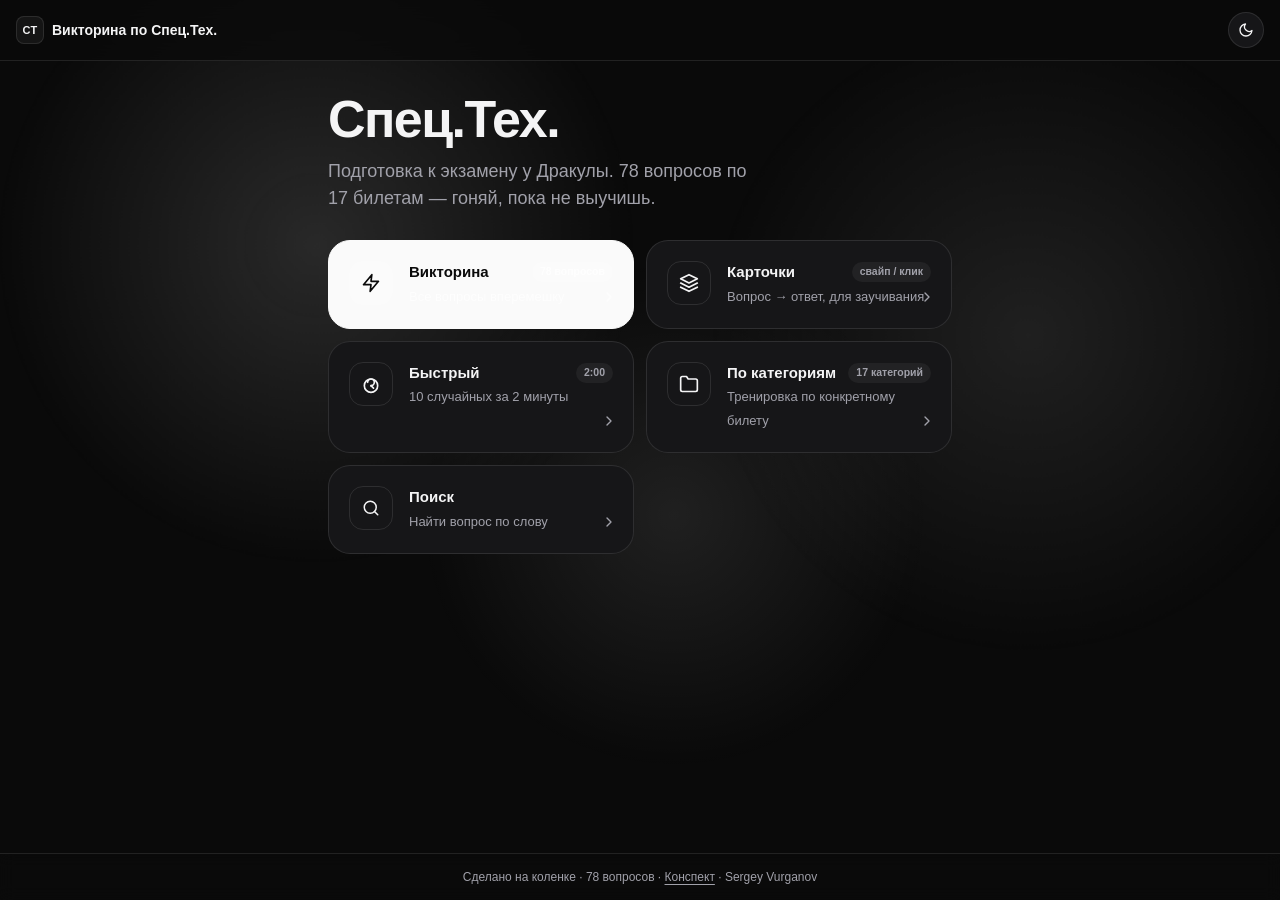
==== test/index.html @ ba3deca7 "Add files via upload" ====
<!DOCTYPE html>
<html lang="ru" data-theme="dark">
<head>
  <meta charset="UTF-8">
  <meta name="viewport" content="width=device-width, initial-scale=1, maximum-scale=5, viewport-fit=cover">
  <title>Викторина по Спец.Тех.</title>
  <meta name="description" content="Подготовка к экзамену по специальной технологии. Викторина, карточки, быстрый режим и тренировка по категориям.">
  <meta name="theme-color" content="#0a0a0a" media="(prefers-color-scheme: dark)">
  <meta name="theme-color" content="#fafafa" media="(prefers-color-scheme: light)">
  <link rel="stylesheet" href="./styles.css">
</head>
<body>
  <!-- Текучий волновой фон -->
  <div class="wave-bg" aria-hidden="true">
    <div class="wave-blob wave-blob-1"></div>
    <div class="wave-blob wave-blob-2"></div>
    <div class="wave-blob wave-blob-3"></div>
  </div>

  <!-- Глобальный topbar -->
  <header class="topbar">
    <button class="brand" type="button" data-action="home" aria-label="На главную">
      <span class="brand-mark">СТ</span>
      <span class="brand-text">Викторина по Спец.Тех.</span>
    </button>
    <button class="icon-btn" type="button" data-action="cycle-theme" aria-label="Переключить тему" title="Тема">
      <svg class="icon-theme icon-moon" viewBox="0 0 24 24" width="16" height="16" fill="none" stroke="currentColor" stroke-width="2" stroke-linecap="round" stroke-linejoin="round"><path d="M21 12.79A9 9 0 1 1 11.21 3 7 7 0 0 0 21 12.79z"/></svg>
      <svg class="icon-theme icon-sun" viewBox="0 0 24 24" width="16" height="16" fill="none" stroke="currentColor" stroke-width="2" stroke-linecap="round" stroke-linejoin="round"><circle cx="12" cy="12" r="4"/><path d="M12 2v2M12 20v2M4.93 4.93l1.41 1.41M17.66 17.66l1.41 1.41M2 12h2M20 12h2M6.34 17.66l-1.41 1.41M19.07 4.93l-1.41 1.41"/></svg>
      <svg class="icon-theme icon-monitor" viewBox="0 0 24 24" width="16" height="16" fill="none" stroke="currentColor" stroke-width="2" stroke-linecap="round" stroke-linejoin="round"><rect x="2" y="3" width="20" height="14" rx="2"/><path d="M8 21h8M12 17v4"/></svg>
    </button>
  </header>

  <!-- Контент (перерисовывается per view) -->
  <main id="app" class="app"></main>

  <!-- Sticky footer -->
  <footer class="footer">
    <div class="footer-inner">
      Сделано на коленке · <span id="footer-count">…</span> вопросов ·
      <a id="footer-doc" href="https://docs.google.com/document/d/14T0skqC54wqwPvL55M2wNhRfV_gkcLz_GbZTfJi960U/edit?tab=t.0" target="_blank" rel="noopener noreferrer">Конспект</a>
      · Sergey Vurganov
    </div>
  </footer>

  <script src="./app.js"></script>
</body>
</html>
---- test/styles.css ----
/* ============================================================
   Викторина по Спец.Тех. — статический сайт
   Стиль: около-монохромный, как у Grok. Тёмная тема основная.
   ============================================================ */

/* ── Токены ── */
:root {
  --radius: 14px;
  --bg: #fafaf9;            /* тёплый off-white */
  --fg: #18181b;
  --muted: #71717a;
  --card: #ffffff;
  --border: rgba(0,0,0,0.10);
  --border-strong: rgba(0,0,0,0.18);
  --accent: rgba(0,0,0,0.04);
  --primary: #18181b;
  --primary-fg: #fafafa;
  --success: #16a34a;
  --success-fg: #ffffff;
  --success-bg: rgba(22,163,74,0.10);
  --success-border: rgba(22,163,74,0.45);
  --danger: #dc2626;
  --danger-fg: #ffffff;
  --danger-bg: rgba(220,38,38,0.10);
  --danger-border: rgba(220,38,38,0.45);
  --blob: rgba(0,0,0,0.10);
  --blob-2: rgba(0,0,0,0.07);
  --shadow: 0 1px 2px rgba(0,0,0,0.04);
  --font: -apple-system, BlinkMacSystemFont, 'Segoe UI', Roboto, 'Helvetica Neue', Arial, 'Noto Sans', sans-serif, 'Apple Color Emoji','Segoe UI Emoji';
  --mono: ui-monospace, 'SF Mono', Menlo, Consolas, monospace;
}

[data-theme="dark"] {
  --bg: #0a0a0a;
  --fg: #f4f4f5;
  --muted: #a1a1aa;
  --card: #161618;
  --border: rgba(255,255,255,0.10);
  --border-strong: rgba(255,255,255,0.20);
  --accent: rgba(255,255,255,0.05);
  --primary: #fafafa;
  --primary-fg: #0a0a0a;
  --success: #4ade80;
  --success-fg: #052e16;
  --success-bg: rgba(74,222,128,0.10);
  --success-border: rgba(74,222,128,0.45);
  --danger: #f87171;
  --danger-fg: #450a0a;
  --danger-bg: rgba(248,113,113,0.10);
  --danger-border: rgba(248,113,113,0.45);
  --blob: rgba(255,255,255,0.13);
  --blob-2: rgba(255,255,255,0.09);
  --shadow: 0 1px 2px rgba(0,0,0,0.4);
}

/* ── База ── */
* { margin: 0; padding: 0; box-sizing: border-box; }
html { -webkit-text-size-adjust: 100%; text-size-adjust: 100%; }
body {
  font-family: var(--font);
  background: var(--bg);
  color: var(--fg);
  min-height: 100vh;
  display: flex;
  flex-direction: column;
  -webkit-font-smoothing: antialiased;
  -moz-osx-font-smoothing: grayscale;
  line-height: 1.5;
  position: relative;
  overflow-x: hidden;
}
button { font: inherit; color: inherit; background: none; border: none; cursor: pointer; }
a { color: inherit; }
button, [role="button"] { -webkit-tap-highlight-color: transparent; user-select: none; }

/* ── Текучий волновой фон (cheap, GPU-only) ── */
.wave-bg {
  position: fixed;
  inset: 0;
  z-index: 0;
  pointer-events: none;
  overflow: hidden;
}
.wave-blob {
  position: absolute;
  width: 70vw;
  height: 70vw;
  max-width: 760px;
  max-height: 760px;
  border-radius: 50%;
  will-change: transform;
}
.wave-blob-1 {
  top: -15%; left: -5%;
  background: radial-gradient(circle, var(--blob) 0%, transparent 60%);
  animation: drift1 26s ease-in-out infinite;
}
.wave-blob-2 {
  top: -5%; right: -10%;
  background: radial-gradient(circle, var(--blob-2) 0%, transparent 60%);
  animation: drift2 32s ease-in-out infinite;
}
.wave-blob-3 {
  top: 25%; left: 30%;
  width: 55vw; height: 55vw;
  max-width: 580px; max-height: 580px;
  background: radial-gradient(circle, var(--blob-2) 0%, transparent 62%);
  animation: drift3 38s ease-in-out infinite;
}
@keyframes drift1 {
  0%, 100% { transform: translate(0,0) scale(1); }
  50% { transform: translate(14vw, 8vh) scale(1.12); }
}
@keyframes drift2 {
  0%, 100% { transform: translate(0,0) scale(1); }
  50% { transform: translate(-12vw, 12vh) scale(1.18); }
}
@keyframes drift3 {
  0%, 100% { transform: translate(0,0) scale(1); opacity: 1; }
  50% { transform: translate(8vw, -6vh) scale(0.92); opacity: 0.7; }
}
@media (prefers-reduced-motion: reduce) {
  .wave-blob { animation: none; }
}

/* ── Topbar ── */
.topbar {
  position: sticky;
  top: 0;
  z-index: 30;
  display: flex;
  align-items: center;
  justify-content: space-between;
  gap: 12px;
  padding: 12px 16px;
  border-bottom: 1px solid var(--border);
  background: color-mix(in srgb, var(--bg) 75%, transparent);
  backdrop-filter: blur(12px);
  -webkit-backdrop-filter: blur(12px);
}
.brand {
  display: inline-flex;
  align-items: center;
  gap: 8px;
  font-weight: 600;
  font-size: 14px;
}
.brand-mark {
  display: inline-flex;
  align-items: center;
  justify-content: center;
  width: 28px; height: 28px;
  border: 1px solid var(--border);
  background: var(--accent);
  border-radius: 8px;
  font-size: 11px;
  font-weight: 700;
  letter-spacing: 0.02em;
}
.icon-btn {
  display: inline-flex;
  align-items: center;
  justify-content: center;
  width: 36px; height: 36px;
  border: 1px solid var(--border);
  background: var(--card);
  border-radius: 999px;
  transition: transform .15s, background .15s;
}
.icon-btn:hover { background: var(--accent); }
.icon-btn:active { transform: scale(0.94); }
.icon-theme { display: none; }
[data-theme="dark"] .icon-moon { display: block; }
[data-theme="light"] .icon-sun { display: block; }
[data-theme="system"] .icon-monitor { display: block; }

/* ── Layout ── */
.app {
  flex: 1;
  position: relative;
  z-index: 1;
  width: 100%;
  max-width: 672px;
  margin: 0 auto;
  padding: 16px 16px 96px;
}
@media (min-width: 640px) {
  .app { padding: 20px 24px 96px; }
}

.footer {
  position: relative;
  z-index: 1;
  margin-top: auto;
  border-top: 1px solid var(--border);
  background: color-mix(in srgb, var(--bg) 60%, transparent);
  backdrop-filter: blur(8px);
  -webkit-backdrop-filter: blur(8px);
}
.footer-inner {
  width: 100%;
  max-width: 672px;
  margin: 0 auto;
  padding: 14px 16px;
  text-align: center;
  font-size: 12px;
  color: var(--muted);
}
.footer-inner a { text-decoration: underline; text-underline-offset: 3px; }
.footer-inner a:hover { color: var(--fg); }

/* ── Утилиты ── */
.row { display: flex; align-items: center; gap: 12px; }
.row-between { display: flex; align-items: center; justify-content: space-between; gap: 12px; }
.chip {
  display: inline-flex; align-items: center; gap: 6px;
  padding: 4px 10px;
  border: 1px solid var(--border);
  background: var(--accent);
  border-radius: 999px;
  font-size: 12px;
  color: var(--muted);
  white-space: nowrap;
}
.chip-tab { font-variant-numeric: tabular-nums; }
.pill-btn {
  display: inline-flex; align-items: center; gap: 6px;
  height: 36px;
  padding: 0 12px;
  border: 1px solid var(--border);
  border-radius: 999px;
  font-size: 13px;
  color: var(--muted);
  transition: background .15s, color .15s;
}
.pill-btn:hover { background: var(--accent); color: var(--fg); }
.btn {
  display: inline-flex; align-items: center; justify-content: center; gap: 8px;
  height: 44px;
  padding: 0 18px;
  border-radius: 12px;
  font-size: 14px;
  font-weight: 500;
  background: var(--primary);
  color: var(--primary-fg);
  transition: transform .12s, opacity .15s;
}
.btn:hover { opacity: 0.9; }
.btn:active { transform: scale(0.98); }
.btn-lg { height: 48px; padding: 0 22px; font-size: 15px; }
.btn-outline { background: var(--card); color: var(--fg); border: 1px solid var(--border-strong); }
.btn-ghost { background: transparent; color: var(--muted); }
.btn-ghost:hover { background: var(--accent); color: var(--fg); opacity: 1; }
.btn:disabled { opacity: 0.4; cursor: not-allowed; }
.link {
  display: inline-flex; align-items: center; gap: 6px;
  font-size: 13px;
  font-weight: 500;
  text-decoration: underline;
  text-underline-offset: 3px;
}
.link:hover { opacity: 0.8; }

/* ── Анимации появления ── */
@keyframes fadeUp { from { opacity: 0; transform: translateY(8px); } to { opacity: 1; transform: translateY(0); } }
@keyframes fadeIn { from { opacity: 0; } to { opacity: 1; } }
@keyframes slideIn { from { opacity: 0; transform: translateX(16px); } to { opacity: 1; transform: translateX(0); } }
@keyframes shake {
  0%,100% { transform: translateX(0); }
  20% { transform: translateX(-6px); }
  40% { transform: translateX(6px); }
  60% { transform: translateX(-4px); }
  80% { transform: translateX(4px); }
}
@keyframes pulseCorrect {
  0%,100% { transform: scale(1); }
  50% { transform: scale(1.015); }
}
.anim-fade { animation: fadeUp .25s ease-out; }
.anim-slide { animation: slideIn .2s ease-out; }
.anim-shake { animation: shake .4s ease-in-out; }
.anim-pulse { animation: pulseCorrect .35s ease-in-out; }
@media (prefers-reduced-motion: reduce) {
  .anim-fade, .anim-slide, .anim-shake, .anim-pulse { animation: none; }
}

/* ── Home ── */
.hero { margin-top: 12px; margin-bottom: 28px; }
.hero h1 {
  font-size: clamp(36px, 9vw, 52px);
  font-weight: 700;
  letter-spacing: -0.03em;
  line-height: 1.02;
  margin-bottom: 12px;
}
.hero p {
  font-size: clamp(15px, 4vw, 18px);
  color: var(--muted);
  max-width: 420px;
}
.modes-grid {
  display: grid;
  gap: 12px;
  grid-template-columns: 1fr;
}
@media (min-width: 560px) {
  .modes-grid { grid-template-columns: 1fr 1fr; }
}
.mode-card {
  position: relative;
  display: flex;
  align-items: flex-start;
  gap: 16px;
  padding: 20px;
  border: 1px solid var(--border);
  background: var(--card);
  border-radius: 22px;
  text-align: left;
  transition: transform .12s, border-color .15s, background .15s;
  overflow: hidden;
}
.mode-card:hover { border-color: var(--border-strong); background: var(--accent); }
.mode-card:active { transform: scale(0.985); }
.mode-card.primary {
  background: var(--primary);
  color: var(--primary-fg);
  border-color: var(--primary);
}
.mode-card.primary:hover { opacity: 0.92; background: var(--primary); }
.mode-icon {
  flex-shrink: 0;
  width: 44px; height: 44px;
  display: inline-flex; align-items: center; justify-content: center;
  border: 1px solid var(--border);
  border-radius: 14px;
}
.mode-card.primary .mode-icon { background: rgba(255,255,255,0.10); border-color: transparent; }
.mode-body { flex: 1; min-width: 0; }
.mode-title {
  font-size: 15px;
  font-weight: 600;
  display: flex; align-items: center; justify-content: space-between; gap: 8px;
}
.mode-meta {
  flex-shrink: 0;
  padding: 2px 8px;
  border-radius: 999px;
  font-size: 10.5px;
  background: var(--accent);
  color: var(--muted);
}
.mode-card.primary .mode-meta { background: rgba(255,255,255,0.12); color: rgba(255,255,255,0.8); }
.mode-desc { margin-top: 2px; font-size: 13px; color: var(--muted); }
.mode-card.primary .mode-desc { color: rgba(255,255,255,0.7); }
.mode-arrow {
  position: absolute;
  right: 16px; bottom: 16px;
  color: var(--muted);
  transition: transform .15s;
}
.mode-card:hover .mode-arrow { transform: translateX(3px); }
.mode-card.primary .mode-arrow { color: rgba(255,255,255,0.6); }

/* ── Quiz ── */
.quiz-topbar { display: flex; align-items: center; justify-content: space-between; gap: 10px; margin-bottom: 14px; }
.score-chip {
  display: inline-flex; align-items: center; gap: 6px;
  padding: 4px 10px;
  border: 1px solid var(--border);
  border-radius: 999px;
  font-size: 13px;
  color: var(--muted);
  font-variant-numeric: tabular-nums;
}
.score-chip.danger { border-color: var(--danger-border); background: var(--danger-bg); color: var(--danger); }
.progress-track {
  height: 6px;
  background: var(--accent);
  border-radius: 999px;
  overflow: hidden;
  margin-bottom: 6px;
}
.progress-fill {
  height: 100%;
  background: var(--fg);
  border-radius: 999px;
  transition: width .3s ease;
}
.quiz-meta-row {
  display: flex; align-items: center; justify-content: space-between;
  font-size: 12px; color: var(--muted);
  margin-bottom: 20px;
}
.quiz-meta-row .title-trunc { overflow: hidden; text-overflow: ellipsis; white-space: nowrap; padding-left: 8px; }
.q-tags { display: flex; flex-wrap: wrap; align-items: center; gap: 8px; margin-bottom: 14px; }
.q-text {
  font-size: clamp(19px, 5vw, 24px);
  font-weight: 600;
  line-height: 1.3;
  margin-bottom: 20px;
  letter-spacing: -0.01em;
}
.answers { display: grid; gap: 10px; margin-bottom: 16px; }
.answer {
  display: flex; align-items: flex-start; gap: 12px;
  padding: 16px;
  border: 1px solid var(--border);
  background: var(--card);
  border-radius: 16px;
  text-align: left;
  transition: transform .12s, border-color .15s, background .15s, opacity .15s;
  width: 100%;
}
.answer:not(:disabled):hover { border-color: var(--border-strong); background: var(--accent); }
.answer:not(:disabled):active { transform: scale(0.99); }
.answer:disabled { cursor: default; }
.answer .a-badge {
  flex-shrink: 0;
  width: 26px; height: 26px;
  display: inline-flex; align-items: center; justify-content: center;
  border: 1px solid var(--border);
  border-radius: 999px;
  font-size: 12px;
  font-weight: 600;
  color: var(--muted);
  transition: all .15s;
}
.answer:not(:disabled):hover .a-badge { border-color: var(--border-strong); color: var(--fg); }
.answer .a-text { flex: 1; font-size: 14.5px; line-height: 1.45; padding-top: 2px; }
.answer.correct {
  border-color: var(--success-border);
  background: var(--success-bg);
  animation: pulseCorrect .35s ease-in-out;
}
.answer.correct .a-badge { background: var(--success); color: var(--success-fg); border-color: var(--success); }
.answer.wrong {
  border-color: var(--danger-border);
  background: var(--danger-bg);
  animation: shake .4s ease-in-out;
}
.answer.wrong .a-badge { background: var(--danger); color: var(--danger-fg); border-color: var(--danger); }
.answer.dimmed { opacity: 0.45; }

.feedback {
  border-radius: 16px;
  padding: 14px 16px;
  margin-bottom: 16px;
  animation: fadeIn .2s ease-out;
}
.feedback.ok { border: 1px solid var(--success-border); background: var(--success-bg); }
.feedback.bad { border: 1px solid var(--danger-border); background: var(--danger-bg); }
.feedback-head { display: flex; align-items: center; gap: 8px; font-weight: 600; margin-bottom: 6px; }
.feedback.ok .feedback-head { color: var(--success); }
.feedback.bad .feedback-head { color: var(--danger); }
.feedback-body { font-size: 13.5px; color: var(--muted); line-height: 1.5; }
.feedback-body strong { color: var(--fg); }

.quiz-actions { display: flex; align-items: center; justify-content: space-between; gap: 10px; }

/* ── Flashcards ── */
.flash-topbar { display: flex; align-items: center; justify-content: space-between; gap: 10px; margin-bottom: 14px; }
.flash-meta { display: flex; align-items: center; justify-content: space-between; font-size: 12px; color: var(--muted); margin-bottom: 16px; }
.flash-card-wrap { perspective: 1600px; margin-bottom: 18px; }
.flash-card {
  position: relative;
  width: 100%;
  min-height: 320px;
  transform-style: preserve-3d;
  transition: transform 0.55s cubic-bezier(.2,.7,.2,1);
  cursor: pointer;
}
.flash-card.flipped { transform: rotateY(180deg); }
.flash-face {
  position: absolute;
  inset: 0;
  -webkit-backface-visibility: hidden;
  backface-visibility: hidden;
  display: flex;
  flex-direction: column;
  padding: 28px 24px;
  border-radius: 24px;
  border: 1px solid var(--border);
  background: var(--card);
}
.flash-face.back {
  transform: rotateY(180deg);
  border-color: var(--success-border);
  background: var(--success-bg);
}
.flash-label {
  font-size: 11px;
  font-weight: 600;
  text-transform: uppercase;
  letter-spacing: 0.08em;
  color: var(--muted);
  margin-bottom: 16px;
}
.flash-face.back .flash-label { color: var(--success); }
.flash-content {
  flex: 1;
  font-size: clamp(18px, 5vw, 22px);
  font-weight: 600;
  line-height: 1.35;
}
.flash-hint { font-size: 12px; color: var(--muted); margin-top: 16px; }
.flash-nav { display: flex; align-items: center; justify-content: space-between; gap: 10px; }

/* ── Categories ── */
.cat-list { display: grid; gap: 8px; }
.cat-item {
  display: flex; align-items: center; gap: 12px;
  width: 100%;
  padding: 14px 16px;
  border: 1px solid var(--border);
  background: var(--card);
  border-radius: 16px;
  text-align: left;
  transition: transform .12s, border-color .15s, background .15s;
}
.cat-item:hover { border-color: var(--border-strong); background: var(--accent); }
.cat-item:active { transform: scale(0.99); }
.cat-ticket {
  flex-shrink: 0;
  width: 40px; height: 40px;
  display: inline-flex; align-items: center; justify-content: center;
  border: 1px solid var(--border);
  border-radius: 12px;
  font-family: var(--mono);
  font-size: 13px;
  font-weight: 600;
  color: var(--muted);
}
.cat-item:hover .cat-ticket { border-color: var(--border-strong); color: var(--fg); }
.cat-body { flex: 1; min-width: 0; }
.cat-name { font-size: 14px; font-weight: 500; }
.cat-count { font-size: 12px; color: var(--muted); }
.cat-chev { color: var(--muted); flex-shrink: 0; }
.cat-item:hover .cat-chev { transform: translateX(2px); color: var(--fg); }

/* ── Search ── */
.search-input-wrap { position: relative; margin-bottom: 10px; }
.search-input {
  width: 100%;
  height: 44px;
  padding: 0 40px 0 38px;
  border: 1px solid var(--border);
  background: var(--card);
  color: var(--fg);
  border-radius: 14px;
  font-size: 14px;
  font-family: inherit;
  outline: none;
  transition: border-color .15s;
}
.search-input:focus { border-color: var(--border-strong); }
.search-input::placeholder { color: var(--muted); }
.search-icon { position: absolute; left: 12px; top: 50%; transform: translateY(-50%); color: var(--muted); pointer-events: none; }
.search-clear { position: absolute; right: 10px; top: 50%; transform: translateY(-50%); color: var(--muted); display: inline-flex; padding: 4px; }
.search-clear:hover { color: var(--fg); }
.search-results { display: grid; gap: 8px; }
.search-card { border: 1px solid var(--border); background: var(--card); border-radius: 16px; padding: 14px 16px; }
.search-card .sc-tags { display: flex; align-items: center; gap: 8px; margin-bottom: 8px; font-size: 12px; color: var(--muted); }
.search-card .sc-q { font-size: 14px; font-weight: 500; line-height: 1.4; margin-bottom: 10px; }
.search-card .sc-ans { display: grid; gap: 4px; margin-bottom: 10px; }
.search-card .sc-ans-item { display: flex; align-items: center; gap: 8px; font-size: 12px; color: var(--muted); }
.search-card .sc-ans-item.ok { color: var(--success); }
.search-card .sc-ans-dot { width: 14px; height: 14px; border-radius: 999px; border: 1px solid var(--border); display: inline-flex; align-items: center; justify-content: center; font-size: 9px; }
.search-card .sc-ans-item.ok .sc-ans-dot { background: var(--success-bg); border-color: var(--success-border); color: var(--success); }
.empty-state {
  border: 1px dashed var(--border);
  border-radius: 16px;
  padding: 32px 16px;
  text-align: center;
  font-size: 13px;
  color: var(--muted);
}

/* ── Results ── */
.result-hero {
  border: 1px solid var(--border);
  background: var(--card);
  border-radius: 24px;
  padding: 28px 20px;
  text-align: center;
  margin-bottom: 22px;
}
.result-trophy {
  display: inline-flex; align-items: center; justify-content: center;
  width: 48px; height: 48px;
  border: 1px solid var(--border);
  border-radius: 999px;
  margin-bottom: 10px;
}
.result-title { font-size: clamp(22px, 6vw, 28px); font-weight: 700; letter-spacing: -0.02em; }
.result-sub { font-size: 13px; color: var(--muted); margin-top: 4px; }
.result-pct { font-size: clamp(48px, 14vw, 64px); font-weight: 700; font-variant-numeric: tabular-nums; line-height: 1; margin-top: 18px; }
.result-pct-sign { font-size: 0.4em; font-weight: 600; color: var(--muted); vertical-align: super; margin-left: 2px; }
.result-correct { font-size: 13px; color: var(--muted); margin-top: 4px; }
.result-stats { display: flex; flex-wrap: wrap; gap: 8px; justify-content: center; margin-top: 18px; }
.result-stat { display: inline-flex; align-items: center; gap: 6px; padding: 4px 10px; border: 1px solid var(--border); border-radius: 999px; font-size: 12px; color: var(--muted); }
.result-stat.ok { border-color: var(--success-border); color: var(--success); }
.result-stat.bad { border-color: var(--danger-border); color: var(--danger); }
.section-title { font-size: 13px; font-weight: 500; color: var(--muted); margin: 0 0 10px 4px; }
.cat-result {
  border: 1px solid var(--border);
  background: var(--card);
  border-radius: 16px;
  padding: 14px 16px;
  margin-bottom: 8px;
}
.cat-result.good { border-color: var(--success-border); background: var(--success-bg); }
.cat-result.bad { border-color: var(--danger-border); background: var(--danger-bg); }
.cat-result-top { display: flex; align-items: flex-start; justify-content: space-between; gap: 10px; }
.cat-result-info { flex: 1; min-width: 0; }
.cat-result-name { display: flex; align-items: center; gap: 6px; }
.cat-result-ticket { padding: 1px 5px; border: 1px solid var(--border); border-radius: 4px; font-family: var(--mono); font-size: 10px; color: var(--muted); }
.cat-result-h { font-size: 14px; font-weight: 500; }
.cat-result-sub { font-size: 12px; color: var(--muted); margin-top: 2px; }
.cat-result-pct { font-size: 18px; font-weight: 700; font-variant-numeric: tabular-nums; }
.cat-result.good .cat-result-pct { color: var(--success); }
.cat-result.bad .cat-result-pct { color: var(--danger); }
.cat-bar { height: 4px; background: var(--accent); border-radius: 999px; overflow: hidden; margin-top: 10px; }
.cat-bar-fill { height: 100%; border-radius: 999px; background: var(--fg); transition: width .5s ease; }
.cat-result.good .cat-bar-fill { background: var(--success); }
.cat-result.bad .cat-bar-fill { background: var(--danger); }
.icon-link {
  display: inline-flex; align-items: center; justify-content: center;
  width: 30px; height: 30px;
  border: 1px solid var(--border);
  border-radius: 999px;
  color: var(--muted);
  flex-shrink: 0;
  transition: background .15s, color .15s;
}
.icon-link:hover { background: var(--accent); color: var(--fg); }
.wrong-item { border: 1px solid var(--border); background: var(--card); border-radius: 16px; padding: 14px 16px; margin-bottom: 8px; }
.wrong-item-top { display: flex; align-items: flex-start; justify-content: space-between; gap: 8px; margin-bottom: 8px; }
.wrong-q { font-size: 13.5px; font-weight: 500; line-height: 1.4; }
.wrong-meta { margin-top: 6px; font-size: 11px; color: var(--muted); }
.wrong-ans { display: grid; gap: 3px; font-size: 12px; }
.wrong-ans .wa-label { color: var(--muted); }
.wrong-ans .wa-bad { color: var(--danger); }
.wrong-ans .wa-ok { color: var(--success); }
.result-actions { display: flex; flex-wrap: wrap; gap: 8px; justify-content: center; margin-top: 24px; }

/* ── Loading / error ── */
.loading, .error-screen {
  display: flex; flex-direction: column; align-items: center; justify-content: center;
  min-height: 50vh; gap: 14px; text-align: center;
}
.spinner { width: 28px; height: 28px; border: 2px solid var(--border); border-top-color: var(--fg); border-radius: 999px; animation: spin .8s linear infinite; }
@keyframes spin { to { transform: rotate(360deg); } }

/* ── Sticky-footer safe-area на мобилках ── */
@supports (padding: env(safe-area-inset-bottom)) {
  .footer-inner { padding-bottom: calc(14px + env(safe-area-inset-bottom)); }
}

/* ── Адаптив: прятать подписи на узких экранах ── */
@media (max-width: 480px) {
  .hide-sm { display: none; }
  .brand-text { display: none; }
}
@media (min-width: 481px) {
  .hide-sm { display: inline; }
}
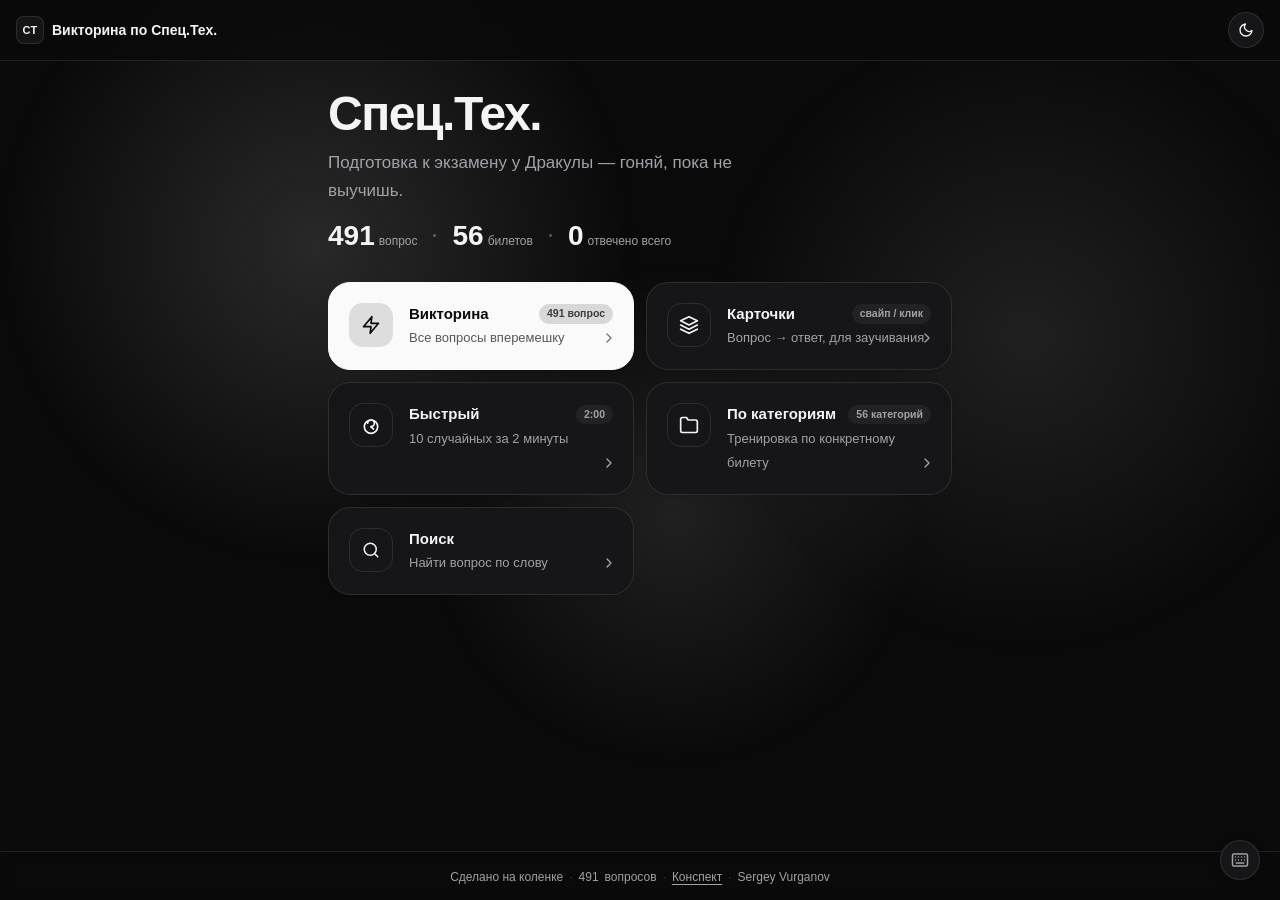
==== commit 78117eec: "Add files via upload" ====
--- a/test/index.html
+++ b/test/index.html
@@ -33,12 +33,21 @@
   <!-- Контент (перерисовывается per view) -->
   <main id="app" class="app"></main>
 
+  <!-- Floating keyboard hints button (desktop only, hidden via CSS on touch) -->
+  <button class="kbd-hint-btn" type="button" data-action="toggle-kbd" aria-label="Горячие клавиши" title="Горячие клавиши (?)">
+    <svg viewBox="0 0 24 24" width="18" height="18" fill="none" stroke="currentColor" stroke-width="2" stroke-linecap="round" stroke-linejoin="round"><rect x="2" y="4" width="20" height="16" rx="2"/><path d="M6 8h.01M10 8h.01M14 8h.01M18 8h.01M6 12h.01M10 12h.01M14 12h.01M18 12h.01M7 16h10"/></svg>
+  </button>
+
   <!-- Sticky footer -->
   <footer class="footer">
     <div class="footer-inner">
-      Сделано на коленке · <span id="footer-count">…</span> вопросов ·
+      Сделано на коленке
+      <span class="footer-sep">·</span>
+      <span id="footer-count">…</span> вопросов
+      <span class="footer-sep">·</span>
       <a id="footer-doc" href="https://docs.google.com/document/d/14T0skqC54wqwPvL55M2wNhRfV_gkcLz_GbZTfJi960U/edit?tab=t.0" target="_blank" rel="noopener noreferrer">Конспект</a>
-      · Sergey Vurganov
+      <span class="footer-sep">·</span>
+      Sergey Vurganov
     </div>
   </footer>
 
--- a/test/styles.css
+++ b/test/styles.css
@@ -73,6 +73,30 @@
 a { color: inherit; }
 button, [role="button"] { -webkit-tap-highlight-color: transparent; user-select: none; }
 
+/* ── Focus-visible ring for keyboard navigation (accessibility) ── */
+:focus { outline: none; }
+:focus-visible {
+  outline: 2px solid var(--fg);
+  outline-offset: 2px;
+  border-radius: 4px;
+}
+.answer:focus-visible,
+.mode-card:focus-visible,
+.cat-item:focus-visible,
+.btn:focus-visible,
+.pill-btn:focus-visible,
+.icon-btn:focus-visible,
+.icon-link:focus-visible,
+.link:focus-visible,
+.flash-card:focus-visible {
+  outline: 2px solid var(--fg);
+  outline-offset: 2px;
+}
+/* In dark theme, use a lighter ring for visibility */
+[data-theme="dark"] :focus-visible {
+  outline-color: #f4f4f5;
+}
+
 /* ── Текучий волновой фон (cheap, GPU-only) ── */
 .wave-bg {
   position: fixed;
@@ -201,10 +225,19 @@
   width: 100%;
   max-width: 672px;
   margin: 0 auto;
-  padding: 14px 16px;
+  padding: 16px 16px;
   text-align: center;
   font-size: 12px;
   color: var(--muted);
+  display: flex;
+  align-items: center;
+  justify-content: center;
+  gap: 6px;
+  flex-wrap: wrap;
+}
+.footer-inner .footer-sep {
+  color: var(--border-strong);
+  user-select: none;
 }
 .footer-inner a { text-decoration: underline; text-underline-offset: 3px; }
 .footer-inner a:hover { color: var(--fg); }
@@ -285,27 +318,63 @@
 }
 
 /* ── Home ── */
-.hero { margin-top: 12px; margin-bottom: 28px; }
+.hero { margin-top: 8px; margin-bottom: 32px; }
 .hero h1 {
-  font-size: clamp(36px, 9vw, 52px);
+  font-size: clamp(32px, 8vw, 48px);
   font-weight: 700;
   letter-spacing: -0.03em;
-  line-height: 1.02;
-  margin-bottom: 12px;
+  line-height: 1.05;
+  margin-bottom: 10px;
 }
 .hero p {
-  font-size: clamp(15px, 4vw, 18px);
+  font-size: clamp(14px, 3.8vw, 17px);
   color: var(--muted);
   max-width: 420px;
+  line-height: 1.6;
+}
+.hero-stats {
+  display: flex;
+  align-items: center;
+  gap: 16px;
+  margin-top: 18px;
+}
+.hero-stat {
+  display: flex;
+  align-items: baseline;
+  gap: 4px;
+}
+.hero-stat-num {
+  font-size: 28px;
+  font-weight: 700;
+  font-variant-numeric: tabular-nums;
+  line-height: 1;
+}
+.hero-stat-label {
+  font-size: 12px;
+  color: var(--muted);
+  line-height: 1.3;
+}
+.hero-stat-dot {
+  width: 3px; height: 3px;
+  border-radius: 50%;
+  background: var(--muted);
+  opacity: 0.5;
 }
 .modes-grid {
   display: grid;
-  gap: 12px;
+  gap: 10px;
   grid-template-columns: 1fr;
 }
 @media (min-width: 560px) {
-  .modes-grid { grid-template-columns: 1fr 1fr; }
-}
+  .modes-grid { grid-template-columns: 1fr 1fr; gap: 12px; }
+}
+/* Staggered entrance animation */
+.mode-card { animation: fadeUp .3s ease-out both; }
+.mode-card:nth-child(1) { animation-delay: 0s; }
+.mode-card:nth-child(2) { animation-delay: .05s; }
+.mode-card:nth-child(3) { animation-delay: .1s; }
+.mode-card:nth-child(4) { animation-delay: .15s; }
+.mode-card:nth-child(5) { animation-delay: .2s; }
 .mode-card {
   position: relative;
   display: flex;
@@ -316,11 +385,17 @@
   background: var(--card);
   border-radius: 22px;
   text-align: left;
-  transition: transform .12s, border-color .15s, background .15s;
+  transition: transform .18s ease, border-color .15s, background .15s, box-shadow .18s;
   overflow: hidden;
-}
-.mode-card:hover { border-color: var(--border-strong); background: var(--accent); }
-.mode-card:active { transform: scale(0.985); }
+  box-shadow: 0 1px 3px rgba(0,0,0,0.04), 0 1px 2px rgba(0,0,0,0.06);
+}
+.mode-card:hover {
+  border-color: var(--border-strong);
+  background: var(--accent);
+  transform: translateY(-2px);
+  box-shadow: 0 4px 12px rgba(0,0,0,0.08), 0 2px 4px rgba(0,0,0,0.06);
+}
+.mode-card:active { transform: scale(0.985) translateY(0); box-shadow: 0 1px 2px rgba(0,0,0,0.04); }
 .mode-card.primary {
   background: var(--primary);
   color: var(--primary-fg);
@@ -334,7 +409,7 @@
   border: 1px solid var(--border);
   border-radius: 14px;
 }
-.mode-card.primary .mode-icon { background: rgba(255,255,255,0.10); border-color: transparent; }
+.mode-card.primary .mode-icon { background: color-mix(in srgb, var(--primary-fg) 12%, transparent); border-color: transparent; }
 .mode-body { flex: 1; min-width: 0; }
 .mode-title {
   font-size: 15px;
@@ -349,9 +424,9 @@
   background: var(--accent);
   color: var(--muted);
 }
-.mode-card.primary .mode-meta { background: rgba(255,255,255,0.12); color: rgba(255,255,255,0.8); }
+.mode-card.primary .mode-meta { background: color-mix(in srgb, var(--primary-fg) 14%, transparent); color: color-mix(in srgb, var(--primary-fg) 75%, transparent); }
 .mode-desc { margin-top: 2px; font-size: 13px; color: var(--muted); }
-.mode-card.primary .mode-desc { color: rgba(255,255,255,0.7); }
+.mode-card.primary .mode-desc { color: color-mix(in srgb, var(--primary-fg) 68%, transparent); }
 .mode-arrow {
   position: absolute;
   right: 16px; bottom: 16px;
@@ -359,7 +434,7 @@
   transition: transform .15s;
 }
 .mode-card:hover .mode-arrow { transform: translateX(3px); }
-.mode-card.primary .mode-arrow { color: rgba(255,255,255,0.6); }
+.mode-card.primary .mode-arrow { color: color-mix(in srgb, var(--primary-fg) 55%, transparent); }
 
 /* ── Quiz ── */
 .quiz-topbar { display: flex; align-items: center; justify-content: space-between; gap: 10px; margin-bottom: 14px; }
@@ -374,17 +449,33 @@
 }
 .score-chip.danger { border-color: var(--danger-border); background: var(--danger-bg); color: var(--danger); }
 .progress-track {
-  height: 6px;
+  height: 8px;
   background: var(--accent);
   border-radius: 999px;
   overflow: hidden;
-  margin-bottom: 6px;
+  margin-bottom: 8px;
+  border: 1px solid var(--border);
 }
 .progress-fill {
   height: 100%;
-  background: var(--fg);
-  border-radius: 999px;
-  transition: width .3s ease;
+  background: linear-gradient(90deg, var(--fg) 0%, color-mix(in srgb, var(--fg) 70%, var(--success)) 100%);
+  border-radius: 999px;
+  transition: width .4s cubic-bezier(.2,.7,.2,1);
+  position: relative;
+}
+.progress-fill::after {
+  content: "";
+  position: absolute;
+  inset: 0;
+  background: linear-gradient(90deg, transparent, rgba(255,255,255,0.15), transparent);
+  animation: progressShine 2s ease-in-out infinite;
+}
+@keyframes progressShine {
+  0% { transform: translateX(-100%); }
+  100% { transform: translateX(100%); }
+}
+@media (prefers-reduced-motion: reduce) {
+  .progress-fill::after { animation: none; }
 }
 .quiz-meta-row {
   display: flex; align-items: center; justify-content: space-between;
@@ -466,6 +557,7 @@
   width: 100%;
   min-height: 320px;
   transform-style: preserve-3d;
+  -webkit-transform-style: preserve-3d;
   transition: transform 0.55s cubic-bezier(.2,.7,.2,1);
   cursor: pointer;
 }
@@ -481,11 +573,36 @@
   border-radius: 24px;
   border: 1px solid var(--border);
   background: var(--card);
+  -webkit-transform: translateZ(0);
+  transform: translateZ(0);
+  /* visibility toggle guarantees no bleed-through even when
+     backface-visibility is ignored by the browser engine */
+  -webkit-transition: visibility 0s linear 0.28s;
+  transition: visibility 0s linear 0.28s;
+}
+.flash-face.front {
+  visibility: visible;
 }
 .flash-face.back {
-  transform: rotateY(180deg);
+  transform: rotateY(180deg) translateZ(0);
+  -webkit-transform: rotateY(180deg) translateZ(0);
   border-color: var(--success-border);
   background: var(--success-bg);
+  visibility: hidden;
+}
+/* When flipped: hide front at midpoint, show back at midpoint */
+.flash-card.flipped .flash-face.front { visibility: hidden; }
+.flash-card.flipped .flash-face.back { visibility: visible; -webkit-transition-delay: 0.28s; transition-delay: 0.28s; }
+.flash-card .flash-face.back { -webkit-transition-delay: 0.28s; transition-delay: 0.28s; }
+/* Robust fallback: when 3D is not supported, toggle display directly.
+   This GUARANTEES only one face is visible at a time, on every browser. */
+@supports not ((transform-style: preserve-3d) or (-webkit-transform-style: preserve-3d)) {
+  .flash-card { transform: none !important; transition: none !important; }
+  .flash-face { position: relative; transform: none !important; -webkit-transform: none !important; }
+  .flash-face.front { display: flex; }
+  .flash-face.back { display: none; }
+  .flash-card.flipped .flash-face.front { display: none; }
+  .flash-card.flipped .flash-face.back { display: flex; }
 }
 .flash-label {
   font-size: 11px;
@@ -664,3 +781,172 @@
 @media (min-width: 481px) {
   .hide-sm { display: inline; }
 }
+
+/* ── Keyboard hints overlay (desktop only, press ?) ── */
+.kbd-overlay {
+  position: fixed;
+  inset: 0;
+  z-index: 200;
+  display: flex;
+  align-items: center;
+  justify-content: center;
+  padding: 20px;
+  background: color-mix(in srgb, var(--bg) 70%, transparent);
+  backdrop-filter: blur(8px);
+  -webkit-backdrop-filter: blur(8px);
+  animation: fadeIn .15s ease-out;
+}
+.kbd-overlay[hidden] { display: none; }
+.kbd-dialog {
+  width: 100%;
+  max-width: 420px;
+  background: var(--card);
+  border: 1px solid var(--border-strong);
+  border-radius: 24px;
+  padding: 24px;
+  box-shadow: 0 20px 60px rgba(0,0,0,0.3);
+  animation: fadeUp .2s ease-out;
+}
+.kbd-dialog h2 { font-size: 17px; font-weight: 600; margin-bottom: 4px; }
+.kbd-dialog .kbd-sub { font-size: 13px; color: var(--muted); margin-bottom: 18px; }
+.kbd-list { display: grid; gap: 10px; }
+.kbd-row {
+  display: flex;
+  align-items: center;
+  justify-content: space-between;
+  gap: 12px;
+  font-size: 13px;
+}
+.kbd-row .kbd-label { color: var(--muted); }
+.kbd-keys { display: flex; gap: 4px; }
+.kbd-key {
+  display: inline-flex;
+  align-items: center;
+  justify-content: center;
+  min-width: 24px;
+  height: 24px;
+  padding: 0 6px;
+  border: 1px solid var(--border-strong);
+  border-radius: 6px;
+  background: var(--accent);
+  font-family: var(--mono);
+  font-size: 11px;
+  font-weight: 600;
+}
+.kbd-hint-btn {
+  position: fixed;
+  bottom: 20px;
+  right: 20px;
+  z-index: 40;
+  display: inline-flex;
+  align-items: center;
+  justify-content: center;
+  width: 40px; height: 40px;
+  border: 1px solid var(--border);
+  background: var(--card);
+  border-radius: 999px;
+  color: var(--muted);
+  box-shadow: 0 2px 8px rgba(0,0,0,0.1);
+  transition: transform .15s, color .15s, background .15s;
+}
+.kbd-hint-btn:hover { background: var(--accent); color: var(--fg); transform: scale(1.05); }
+@media (pointer: coarse) {
+  .kbd-hint-btn { display: none; }
+}
+
+/* ── Wrong-bank prompt on home (localStorage persistence) ── */
+.wrong-bank-prompt {
+  display: flex;
+  align-items: center;
+  gap: 12px;
+  padding: 14px 16px;
+  border: 1px solid var(--danger-border);
+  background: var(--danger-bg);
+  border-radius: 16px;
+  margin-bottom: 16px;
+  animation: fadeUp .3s ease-out;
+}
+.wrong-bank-prompt .wbp-icon {
+  flex-shrink: 0;
+  width: 36px; height: 36px;
+  display: inline-flex; align-items: center; justify-content: center;
+  border-radius: 10px;
+  background: var(--danger);
+  color: var(--danger-fg);
+}
+.wrong-bank-prompt .wbp-body { flex: 1; min-width: 0; }
+.wrong-bank-prompt .wbp-title { font-size: 14px; font-weight: 600; }
+.wrong-bank-prompt .wbp-desc { font-size: 12px; color: var(--muted); margin-top: 2px; }
+.wrong-bank-prompt .wbp-btn {
+  flex-shrink: 0;
+  display: inline-flex; align-items: center; gap: 6px;
+  height: 36px;
+  padding: 0 14px;
+  border-radius: 10px;
+  background: var(--danger);
+  color: var(--danger-fg);
+  font-size: 13px;
+  font-weight: 500;
+  transition: opacity .15s, transform .12s;
+}
+.wrong-bank-prompt .wbp-btn:hover { opacity: 0.9; }
+.wrong-bank-prompt .wbp-btn:active { transform: scale(0.96); }
+.wrong-bank-prompt .wbp-close {
+  flex-shrink: 0;
+  width: 28px; height: 28px;
+  display: inline-flex; align-items: center; justify-content: center;
+  border-radius: 999px;
+  color: var(--muted);
+  transition: background .15s, color .15s;
+}
+.wrong-bank-prompt .wbp-close:hover { background: var(--accent); color: var(--fg); }
+
+/* ── Category mastery mini-bar ── */
+.cat-mastery {
+  margin-top: 8px;
+}
+.cat-mastery-row {
+  display: flex;
+  align-items: center;
+  gap: 6px;
+  font-size: 10px;
+  color: var(--muted);
+}
+.cat-mastery-track {
+  flex: 1;
+  height: 3px;
+  background: var(--accent);
+  border-radius: 999px;
+  overflow: hidden;
+}
+.cat-mastery-fill {
+  height: 100%;
+  background: var(--success);
+  border-radius: 999px;
+  transition: width .4s ease;
+}
+.cat-mastery-fill.partial { background: color-mix(in srgb, var(--success) 50%, var(--muted)); }
+.cat-mastery-fill.low { background: var(--danger); }
+
+/* ── Streak badge (localStorage) ── */
+.streak-badge {
+  display: inline-flex;
+  align-items: center;
+  gap: 4px;
+  padding: 3px 9px;
+  border: 1px solid var(--border);
+  background: var(--accent);
+  border-radius: 999px;
+  font-size: 11px;
+  color: var(--muted);
+  font-variant-numeric: tabular-nums;
+}
+.streak-badge.active {
+  border-color: var(--success-border);
+  background: var(--success-bg);
+  color: var(--success);
+}
+.streak-badge .streak-flame {
+  font-size: 12px;
+  line-height: 1;
+}
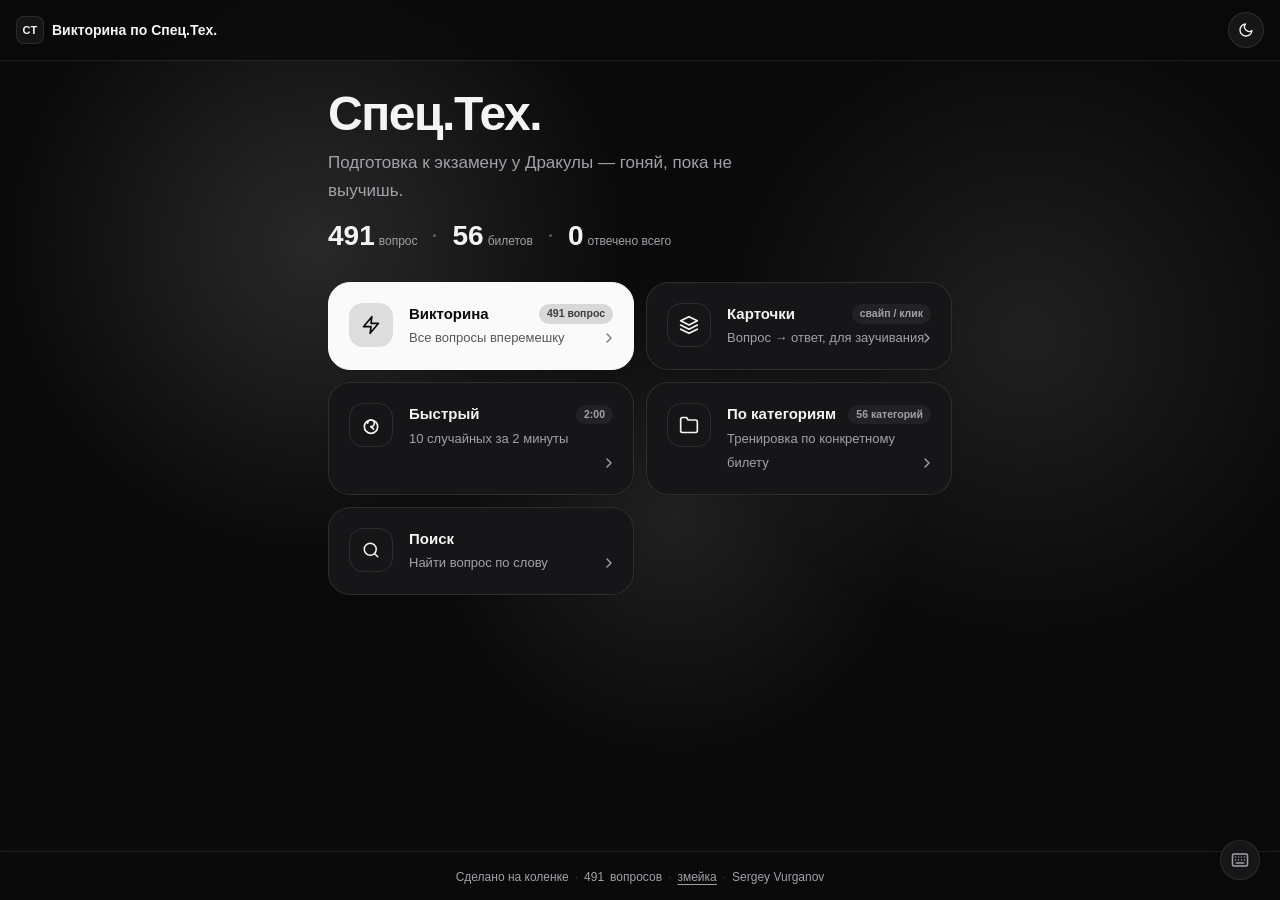
==== commit f35758dc: "Update index.html" ====
--- a/test/index.html
+++ b/test/index.html
@@ -45,7 +45,7 @@
       <span class="footer-sep">·</span>
       <span id="footer-count">…</span> вопросов
       <span class="footer-sep">·</span>
-      <a id="footer-doc" href="https://docs.google.com/document/d/14T0skqC54wqwPvL55M2wNhRfV_gkcLz_GbZTfJi960U/edit?tab=t.0" target="_blank" rel="noopener noreferrer">Конспект</a>
+      <a id="footer-doc" href="https://gniloe-kapito.github.io/podgotovka-ekzamen-dracula17-02-26/poedanie-krivetki.html" target="_blank" rel="noopener noreferrer">змейка</a>
       <span class="footer-sep">·</span>
       Sergey Vurganov
     </div>
